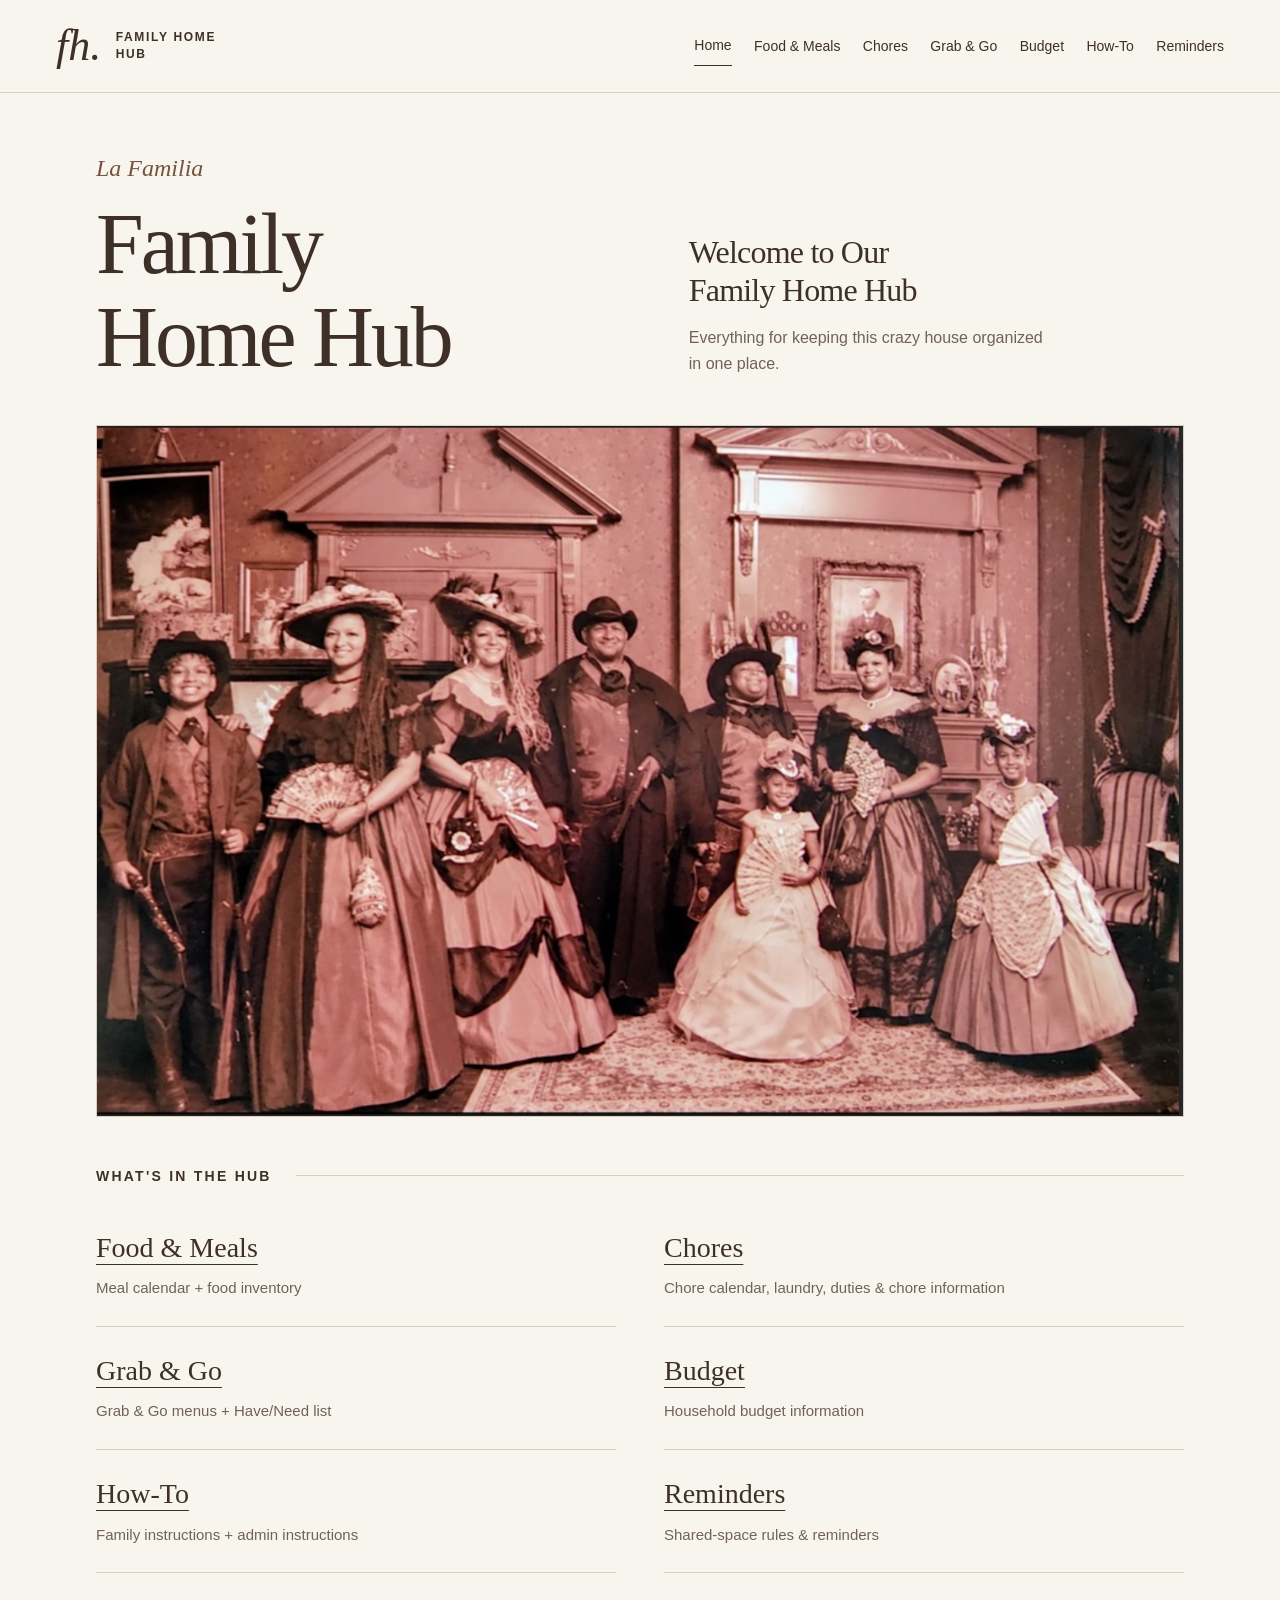
==== FAMILY_HOME_HUB/index.html @ b678a4f2 "Prepare Family Home Hub for sharing" ====
<!doctype html>
<html lang="en">
<head>
  <meta charset="utf-8">
  <meta name="viewport" content="width=device-width, initial-scale=1">
  <meta name="description" content="Our family's meals, chores, everyday instructions, and shared-space reminders, together in one place.">
  <title>Family Home Hub</title>
  <link rel="icon" href="assets/favicon.svg" type="image/svg+xml">
  <link rel="stylesheet" href="assets/styles.css">
  <script src="assets/resources.js" defer></script>
  <script src="assets/site.js" defer></script>
</head>
<body>
  <a class="skip-link" href="#main">Skip to content</a>
  <header class="site-header">
    <a class="brand" href="index.html" aria-label="Family Home Hub home"><span class="brand-mark" aria-hidden="true">fh.</span><span>FAMILY HOME HUB</span></a>
    <button class="nav-toggle" type="button" aria-expanded="false" aria-controls="site-nav">Menu</button>
    <nav id="site-nav" class="site-nav" aria-label="Main navigation">
      <a href="index.html" aria-current="page">Home</a><a href="food-meals.html">Food &amp; Meals</a><a href="chores.html">Chores</a><a href="grab-go.html">Grab &amp; Go</a><a href="budget.html">Budget</a><a href="how-to.html">How-To</a><a href="reminders.html">Reminders</a>
    </nav>
  </header>
  <main id="main" class="page home-page">
    <section class="home-intro" aria-labelledby="home-title">
      <div><p class="handwritten">La Familia</p><h1 id="home-title">Family<br> Home Hub</h1></div>
      <div class="welcome"><h2>Welcome to Our<br> Family Home Hub</h2><p>Everything for keeping this crazy house organized in one place.</p></div>
    </section>
    <figure class="family-photo"><img src="assets/images/family-photo.jpg" alt="Our family" width="1600" height="750"></figure>
    <section class="hub-directory" aria-labelledby="directory-title">
      <div class="section-heading"><h2 id="directory-title" class="eyebrow">WHAT'S IN THE HUB</h2><span class="section-line" aria-hidden="true"></span></div>
      <ul class="directory-grid">
        <li><a href="food-meals.html">Food &amp; Meals</a><p>Meal calendar + food inventory</p></li>
        <li><a href="chores.html">Chores</a><p>Chore calendar, laundry, duties &amp; chore information</p></li>
        <li><a href="grab-go.html">Grab &amp; Go</a><p>Grab &amp; Go menus + Have/Need list</p></li>
        <li><a href="budget.html">Budget</a><p>Household budget information</p></li>
        <li><a href="how-to.html">How-To</a><p>Family instructions + admin instructions</p></li>
        <li><a href="reminders.html">Reminders</a><p>Shared-space rules &amp; reminders</p></li>
      </ul>
    </section>
  </main>
</body>
</html>
---- FAMILY_HOME_HUB/assets/styles.css ----
@charset "UTF-8";
:root { --paper: #f8f5ef; --ink: #3e3027; --muted: #716258; --line: #d9cec1; --accent: #76533d; --panel: #eee6da; --serif: Georgia, "Times New Roman", serif; --sans: "Segoe UI", Arial, sans-serif; }
* { box-sizing: border-box; }
html { color-scheme: light; scroll-behavior: smooth; }
body { margin: 0; background: var(--paper); color: var(--ink); font-family: var(--sans); font-size: 1rem; line-height: 1.6; }
a { color: inherit; text-underline-offset: .25em; }
a:hover { color: var(--accent); }
button { font: inherit; }
button, a { -webkit-tap-highlight-color: transparent; }
:focus-visible { outline: 3px solid var(--accent); outline-offset: 5px; }
[hidden] { display: none !important; }
.skip-link { position: fixed; left: 1rem; top: -6rem; z-index: 10; padding: .7rem 1rem; background: var(--ink); color: white; }
.skip-link:focus { top: 1rem; }
.site-header { max-width: 1400px; margin: 0 auto; padding: 1.5rem 3.5rem; display: flex; align-items: center; justify-content: space-between; gap: 2rem; border-bottom: 1px solid var(--line); }
.brand { display: flex; align-items: center; gap: .9rem; text-decoration: none; flex-shrink: 0; }
.brand > span:last-child { max-width: 6.5rem; font-size: .75rem; line-height: 1.45; letter-spacing: .14em; font-weight: 600; }
.brand-mark { font-family: var(--serif); font-style: italic; font-size: 2.75rem; line-height: 1; }
.site-nav { display: flex; flex-wrap: wrap; align-items: center; gap: .3rem 1.4rem; }
.site-nav a { display: block; padding: .55rem 0; font-size: .875rem; text-decoration: none; white-space: nowrap; }
.site-nav a[aria-current="page"] { border-bottom: 1px solid var(--ink); }
.nav-toggle { display: none; border: 1px solid var(--line); background: transparent; padding: .45rem .9rem; min-height: 44px; color: var(--ink); }
.page { max-width: 1200px; margin: 0 auto; padding: 3.5rem 3.5rem 5rem; }
h1, h2, h3, p, figure { margin: 0; }
h1, h2, h3 { font-family: var(--serif); font-weight: 400; }
h1 { font-size: clamp(2.6rem, 4.5vw, 4.5rem); line-height: 1.08; letter-spacing: -.035em; }
h2 { font-size: clamp(1.9rem, 3vw, 2.6rem); line-height: 1.2; letter-spacing: -.025em; }
.eyebrow { font-family: var(--sans); font-size: .875rem; font-weight: 600; letter-spacing: .16em; line-height: 1.6; }
.handwritten { font-family: var(--serif); font-size: 1.5rem; font-style: italic; color: var(--accent); margin-bottom: .75rem; }
.home-intro { display: grid; grid-template-columns: 1.1fr 1fr; gap: 3rem; align-items: end; padding-bottom: 2.5rem; }
.home-intro h1 { font-size: clamp(3.6rem, 6.7vw, 6rem); }
.welcome { max-width: 25rem; padding-bottom: .5rem; }
.welcome h2 { font-size: clamp(1.65rem, 2.5vw, 2.2rem); }
.welcome p { color: var(--muted); margin-top: 1rem; max-width: 23rem; }
img { display: block; width: 100%; height: auto; }
.family-photo { border: 1px solid var(--line); background: var(--panel); }
.hub-directory { padding-top: 3rem; }
.section-heading { display: flex; align-items: center; gap: 1.5rem; margin-bottom: 1rem; }
.section-line { flex: 1; height: 1px; background: var(--line); }
ul { padding: 0; margin: 0; list-style: none; }
.directory-grid { display: grid; grid-template-columns: repeat(2, minmax(0, 1fr)); column-gap: 3rem; }
.directory-grid li { border-bottom: 1px solid var(--line); padding: 1.4rem 0 1.6rem; }
.directory-grid a { font-family: var(--serif); font-size: 1.75rem; text-decoration-thickness: 1px; }
.directory-grid p { font-size: .9375rem; color: var(--muted); margin-top: .35rem; }
.page-heading { margin-bottom: 2.5rem; }
.page-heading .handwritten { margin-bottom: .65rem; }
.page-heading p:not(.handwritten) { max-width: 42rem; color: var(--muted); margin-top: 1.2rem; }
.content-section { margin-top: 3.5rem; }
.content-section > h2 { margin-bottom: 1.4rem; }
.document-image { border: 1px solid var(--line); background: var(--panel); }
.document-grid { display: grid; grid-template-columns: repeat(2, minmax(0, 1fr)); gap: 1.5rem; }
.document-grid figure { min-width: 0; }
.callout { margin-top: 3.5rem; padding: 2.5rem; background: var(--panel); display: flex; justify-content: space-between; align-items: center; gap: 2rem; border: 1px solid var(--line); }
.callout h2 { font-family: var(--sans); font-size: .875rem; font-weight: 600; letter-spacing: .16em; line-height: 1.5; }
.callout p { margin-top: .6rem; }
.callout .button { flex-shrink: 0; }
.button { display: inline-flex; align-items: center; justify-content: center; min-height: 48px; background: var(--ink); color: var(--paper); font-size: .875rem; letter-spacing: .1em; font-weight: 600; padding: .8rem 1.5rem; border: 1px solid var(--ink); text-decoration: none; text-align: center; }
.button:hover { background: var(--accent); color: white; border-color: var(--accent); }
.button-secondary { background: transparent; color: var(--ink); }
.resource-message { font-size: .9375rem; color: var(--muted); margin-top: .8rem; max-width: 32rem; }
.chores-page .page-heading { text-align: center; }
.chores-page .chore-section-heading { display: flex; align-items: center; justify-content: center; gap: clamp(.75rem, 3vw, 2rem); margin-bottom: 1.75rem; color: var(--accent); font-style: italic; text-align: center; letter-spacing: -.015em; }
.chores-page .chore-section-heading::before, .chores-page .chore-section-heading::after { content: ""; flex: 1; max-width: 9rem; min-width: 1rem; height: 1px; background: var(--line); }
.chores-page .additional-chores { border-top: 1px solid var(--line); padding-top: 2.5rem; text-align: center; }
.chores-page .additional-chores .button { letter-spacing: .03em; padding: .9rem 2rem; }
.how-to-columns { display: grid; grid-template-columns: 1fr 1fr; gap: 3rem; }
.how-to-columns h2 { margin-bottom: 1.1rem; }
.guide-list li { border-bottom: 1px solid var(--line); }
.guide-list a { display: block; padding: 1rem 0; font-size: 1rem; }
.budget-page { display: flex; flex-direction: column; justify-content: center; align-items: center; text-align: center; min-height: 65vh; gap: 1.5rem; }
.budget-page p { font-size: .875rem; letter-spacing: .2em; color: var(--muted); }
.reminders-heading h1 { max-width: 52rem; font-size: clamp(2.5rem, 4.5vw, 4.3rem); }
@media (min-width: 1600px) { .site-header { padding-left: 4rem; padding-right: 4rem; } }
@media (max-width: 1050px) { .site-header { padding: 1.25rem 2rem; gap: 1.5rem; } .site-nav { gap: .2rem 1rem; } .brand > span:last-child { display: none; } .page { padding-left: 2rem; padding-right: 2rem; } }
@media (max-width: 760px) {
  .site-header { position: relative; flex-wrap: wrap; padding: 1rem 1.25rem; gap: 0; }
  .brand > span:last-child { display: block; } .brand-mark { font-size: 2.5rem; }
  .nav-toggle { display: block; } .site-nav { width: 100%; margin-top: 1rem; gap: 0; border-top: 1px solid var(--line); }
  .site-nav a { width: 50%; padding: .8rem .25rem; white-space: normal; font-size: .9375rem; }
  .site-nav a[aria-current="page"] { border-bottom: 0; text-decoration: underline; }
  .js .site-nav:not(.is-open) { display: none; }
  .page { padding: 2rem 1.25rem 3rem; }
  .home-intro { grid-template-columns: 1fr; gap: 1.75rem; padding-bottom: 2rem; }
  .home-intro h1 { font-size: clamp(3.2rem, 12vw, 5rem); } .welcome { max-width: 30rem; }
  .welcome h2 br { display: none; } .welcome p { max-width: 28rem; }
  .hub-directory { padding-top: 2rem; } .directory-grid { column-gap: 1.5rem; }
  .directory-grid a { font-size: 1.5rem; }
  .callout { padding: 1.75rem; flex-direction: column; align-items: flex-start; gap: 1.25rem; }
  .how-to-columns { grid-template-columns: 1fr; gap: 2.5rem; }
  .content-section { margin-top: 2.5rem; }
}
@media (max-width: 600px) { .document-grid, .directory-grid { grid-template-columns: 1fr; } .document-grid { gap: 1.25rem; } .directory-grid li { padding: 1.1rem 0; } .callout .button { width: 100%; } }
@media (prefers-reduced-motion: reduce) { html { scroll-behavior: auto; } }
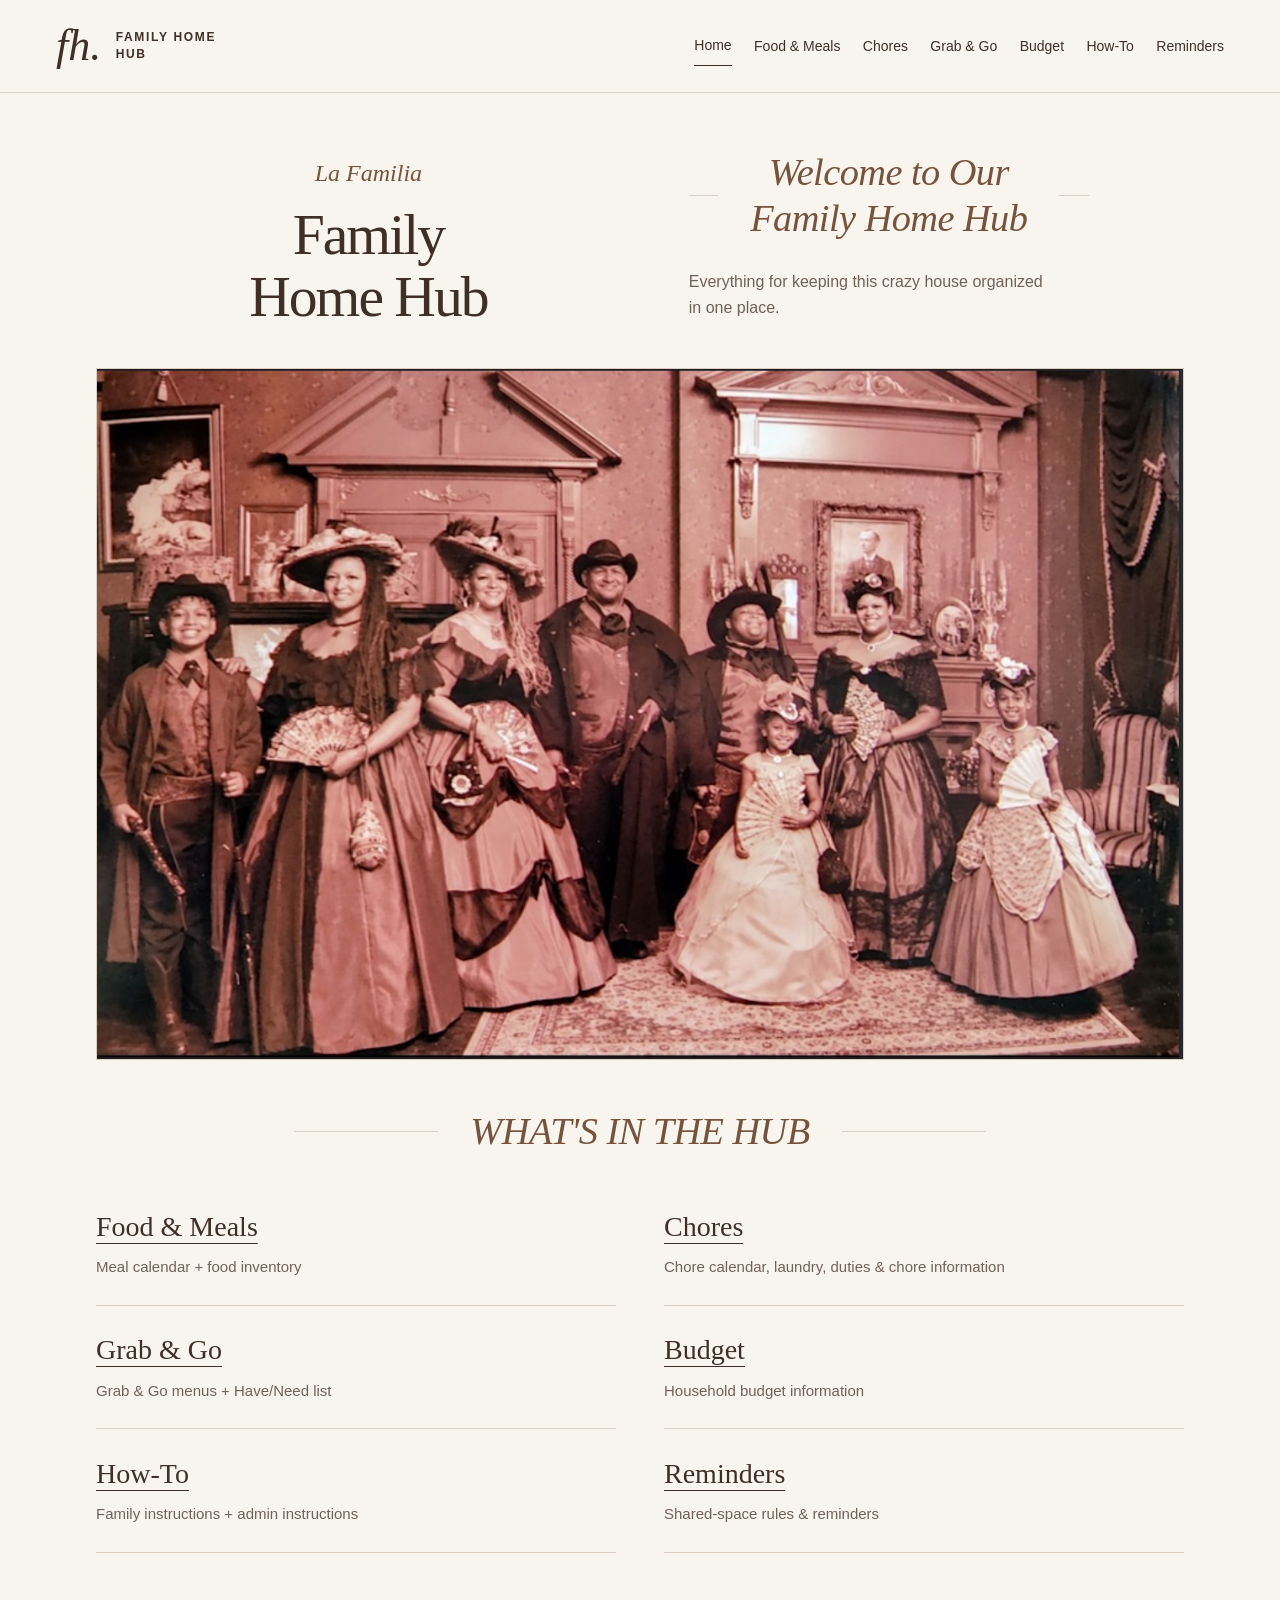
==== commit 9c12eb1b: "Use consistent page and section title styling" ====
--- a/FAMILY_HOME_HUB/index.html
+++ b/FAMILY_HOME_HUB/index.html
@@ -6,7 +6,7 @@
   <meta name="description" content="Our family's meals, chores, everyday instructions, and shared-space reminders, together in one place.">
   <title>Family Home Hub</title>
   <link rel="icon" href="assets/favicon.svg" type="image/svg+xml">
-  <link rel="stylesheet" href="assets/styles.css">
+  <link rel="stylesheet" href="assets/styles.css?v=hub-headings">
   <script src="assets/resources.js" defer></script>
   <script src="assets/site.js" defer></script>
 </head>
@@ -22,11 +22,11 @@
   <main id="main" class="page home-page">
     <section class="home-intro" aria-labelledby="home-title">
       <div><p class="handwritten">La Familia</p><h1 id="home-title">Family<br> Home Hub</h1></div>
-      <div class="welcome"><h2>Welcome to Our<br> Family Home Hub</h2><p>Everything for keeping this crazy house organized in one place.</p></div>
+      <div class="welcome"><h2 class="section-title"><span>Welcome to Our<br> Family Home Hub</span></h2><p>Everything for keeping this crazy house organized in one place.</p></div>
     </section>
     <figure class="family-photo"><img src="assets/images/family-photo.jpg" alt="Our family" width="1600" height="750"></figure>
     <section class="hub-directory" aria-labelledby="directory-title">
-      <div class="section-heading"><h2 id="directory-title" class="eyebrow">WHAT'S IN THE HUB</h2><span class="section-line" aria-hidden="true"></span></div>
+      <h2 id="directory-title" class="section-title"><span>WHAT'S IN THE HUB</span></h2>
       <ul class="directory-grid">
         <li><a href="food-meals.html">Food &amp; Meals</a><p>Meal calendar + food inventory</p></li>
         <li><a href="chores.html">Chores</a><p>Chore calendar, laundry, duties &amp; chore information</p></li>
--- a/FAMILY_HOME_HUB/assets/styles.css
+++ b/FAMILY_HOME_HUB/assets/styles.css
@@ -22,53 +22,61 @@
 .page { max-width: 1200px; margin: 0 auto; padding: 3.5rem 3.5rem 5rem; }
 h1, h2, h3, p, figure { margin: 0; }
 h1, h2, h3 { font-family: var(--serif); font-weight: 400; }
-h1 { font-size: clamp(2.6rem, 4.5vw, 4.5rem); line-height: 1.08; letter-spacing: -.035em; }
+h1 { font-size: clamp(2.6rem, 4.5vw, 4.5rem); line-height: 1.08; letter-spacing: -.035em; text-align: center; }
 h2 { font-size: clamp(1.9rem, 3vw, 2.6rem); line-height: 1.2; letter-spacing: -.025em; }
 .eyebrow { font-family: var(--sans); font-size: .875rem; font-weight: 600; letter-spacing: .16em; line-height: 1.6; }
 .handwritten { font-family: var(--serif); font-size: 1.5rem; font-style: italic; color: var(--accent); margin-bottom: .75rem; }
 .home-intro { display: grid; grid-template-columns: 1.1fr 1fr; gap: 3rem; align-items: end; padding-bottom: 2.5rem; }
-.home-intro h1 { font-size: clamp(3.6rem, 6.7vw, 6rem); }
+.home-intro .handwritten { text-align: center; }
 .welcome { max-width: 25rem; padding-bottom: .5rem; }
-.welcome h2 { font-size: clamp(1.65rem, 2.5vw, 2.2rem); }
+
 .welcome p { color: var(--muted); margin-top: 1rem; max-width: 23rem; }
 img { display: block; width: 100%; height: auto; }
 .family-photo { border: 1px solid var(--line); background: var(--panel); }
 .hub-directory { padding-top: 3rem; }
-.section-heading { display: flex; align-items: center; gap: 1.5rem; margin-bottom: 1rem; }
-.section-line { flex: 1; height: 1px; background: var(--line); }
+
 ul { padding: 0; margin: 0; list-style: none; }
 .directory-grid { display: grid; grid-template-columns: repeat(2, minmax(0, 1fr)); column-gap: 3rem; }
 .directory-grid li { border-bottom: 1px solid var(--line); padding: 1.4rem 0 1.6rem; }
 .directory-grid a { font-family: var(--serif); font-size: 1.75rem; text-decoration-thickness: 1px; }
 .directory-grid p { font-size: .9375rem; color: var(--muted); margin-top: .35rem; }
-.page-heading { margin-bottom: 2.5rem; }
+.page-heading { margin-bottom: 2.5rem; text-align: center; }
+.page-heading h1 { margin-inline: auto; }
 .page-heading .handwritten { margin-bottom: .65rem; }
-.page-heading p:not(.handwritten) { max-width: 42rem; color: var(--muted); margin-top: 1.2rem; }
+.page-heading p:not(.handwritten) { max-width: 42rem; color: var(--muted); margin: 1.2rem auto 0; }
 .content-section { margin-top: 3.5rem; }
-.content-section > h2 { margin-bottom: 1.4rem; }
+
 .document-image { border: 1px solid var(--line); background: var(--panel); }
 .document-grid { display: grid; grid-template-columns: repeat(2, minmax(0, 1fr)); gap: 1.5rem; }
 .document-grid figure { min-width: 0; }
+@media (min-width: 601px) {
+  .poster-grid { align-items: start; }
+  .poster-grid .document-image { position: relative; aspect-ratio: 1122 / 1402; border: 0; background: transparent; }
+  .poster-grid .document-image img { position: absolute; inset: 0; width: 100%; height: 100%; object-fit: contain; }
+}
 .callout { margin-top: 3.5rem; padding: 2.5rem; background: var(--panel); display: flex; justify-content: space-between; align-items: center; gap: 2rem; border: 1px solid var(--line); }
-.callout h2 { font-family: var(--sans); font-size: .875rem; font-weight: 600; letter-spacing: .16em; line-height: 1.5; }
+.callout > div:first-child { flex: 1; min-width: 0; }
+.callout > div:first-child p { text-align: center; }
 .callout p { margin-top: .6rem; }
 .callout .button { flex-shrink: 0; }
 .button { display: inline-flex; align-items: center; justify-content: center; min-height: 48px; background: var(--ink); color: var(--paper); font-size: .875rem; letter-spacing: .1em; font-weight: 600; padding: .8rem 1.5rem; border: 1px solid var(--ink); text-decoration: none; text-align: center; }
 .button:hover { background: var(--accent); color: white; border-color: var(--accent); }
 .button-secondary { background: transparent; color: var(--ink); }
 .resource-message { font-size: .9375rem; color: var(--muted); margin-top: .8rem; max-width: 32rem; }
-.chores-page .page-heading { text-align: center; }
-.chores-page .chore-section-heading { display: flex; align-items: center; justify-content: center; gap: clamp(.75rem, 3vw, 2rem); margin-bottom: 1.75rem; color: var(--accent); font-style: italic; text-align: center; letter-spacing: -.015em; }
-.chores-page .chore-section-heading::before, .chores-page .chore-section-heading::after { content: ""; flex: 1; max-width: 9rem; min-width: 1rem; height: 1px; background: var(--line); }
+
+.chores-page .document-grid { align-items: start; }
+.section-title { display: flex; align-items: center; justify-content: center; gap: clamp(.75rem, 3vw, 2rem); margin-bottom: 1.75rem; font-family: var(--serif); font-size: clamp(1.9rem, 3vw, 2.6rem); font-weight: 400; line-height: 1.2; color: var(--accent); font-style: italic; text-align: center; letter-spacing: -.015em; }
+.section-title > span { min-width: 0; }
+.section-title::before, .section-title::after { content: ""; flex: 1; max-width: 9rem; min-width: 1rem; height: 1px; background: var(--line); }
 .chores-page .additional-chores { border-top: 1px solid var(--line); padding-top: 2.5rem; text-align: center; }
 .chores-page .additional-chores .button { letter-spacing: .03em; padding: .9rem 2rem; }
 .how-to-columns { display: grid; grid-template-columns: 1fr 1fr; gap: 3rem; }
-.how-to-columns h2 { margin-bottom: 1.1rem; }
+
 .guide-list li { border-bottom: 1px solid var(--line); }
 .guide-list a { display: block; padding: 1rem 0; font-size: 1rem; }
 .budget-page { display: flex; flex-direction: column; justify-content: center; align-items: center; text-align: center; min-height: 65vh; gap: 1.5rem; }
 .budget-page p { font-size: .875rem; letter-spacing: .2em; color: var(--muted); }
-.reminders-heading h1 { max-width: 52rem; font-size: clamp(2.5rem, 4.5vw, 4.3rem); }
+.reminders-heading h1 { max-width: 52rem; }
 @media (min-width: 1600px) { .site-header { padding-left: 4rem; padding-right: 4rem; } }
 @media (max-width: 1050px) { .site-header { padding: 1.25rem 2rem; gap: 1.5rem; } .site-nav { gap: .2rem 1rem; } .brand > span:last-child { display: none; } .page { padding-left: 2rem; padding-right: 2rem; } }
 @media (max-width: 760px) {
@@ -80,11 +88,13 @@
   .js .site-nav:not(.is-open) { display: none; }
   .page { padding: 2rem 1.25rem 3rem; }
   .home-intro { grid-template-columns: 1fr; gap: 1.75rem; padding-bottom: 2rem; }
-  .home-intro h1 { font-size: clamp(3.2rem, 12vw, 5rem); } .welcome { max-width: 30rem; }
+  .welcome { max-width: 30rem; }
   .welcome h2 br { display: none; } .welcome p { max-width: 28rem; }
   .hub-directory { padding-top: 2rem; } .directory-grid { column-gap: 1.5rem; }
   .directory-grid a { font-size: 1.5rem; }
-  .callout { padding: 1.75rem; flex-direction: column; align-items: flex-start; gap: 1.25rem; }
+  .callout { padding: 1.75rem; flex-direction: column; align-items: stretch; gap: 1.25rem; }
+  .callout > div { width: 100%; }
+  .callout > div:last-child { text-align: center; }
   .how-to-columns { grid-template-columns: 1fr; gap: 2.5rem; }
   .content-section { margin-top: 2.5rem; }
 }
